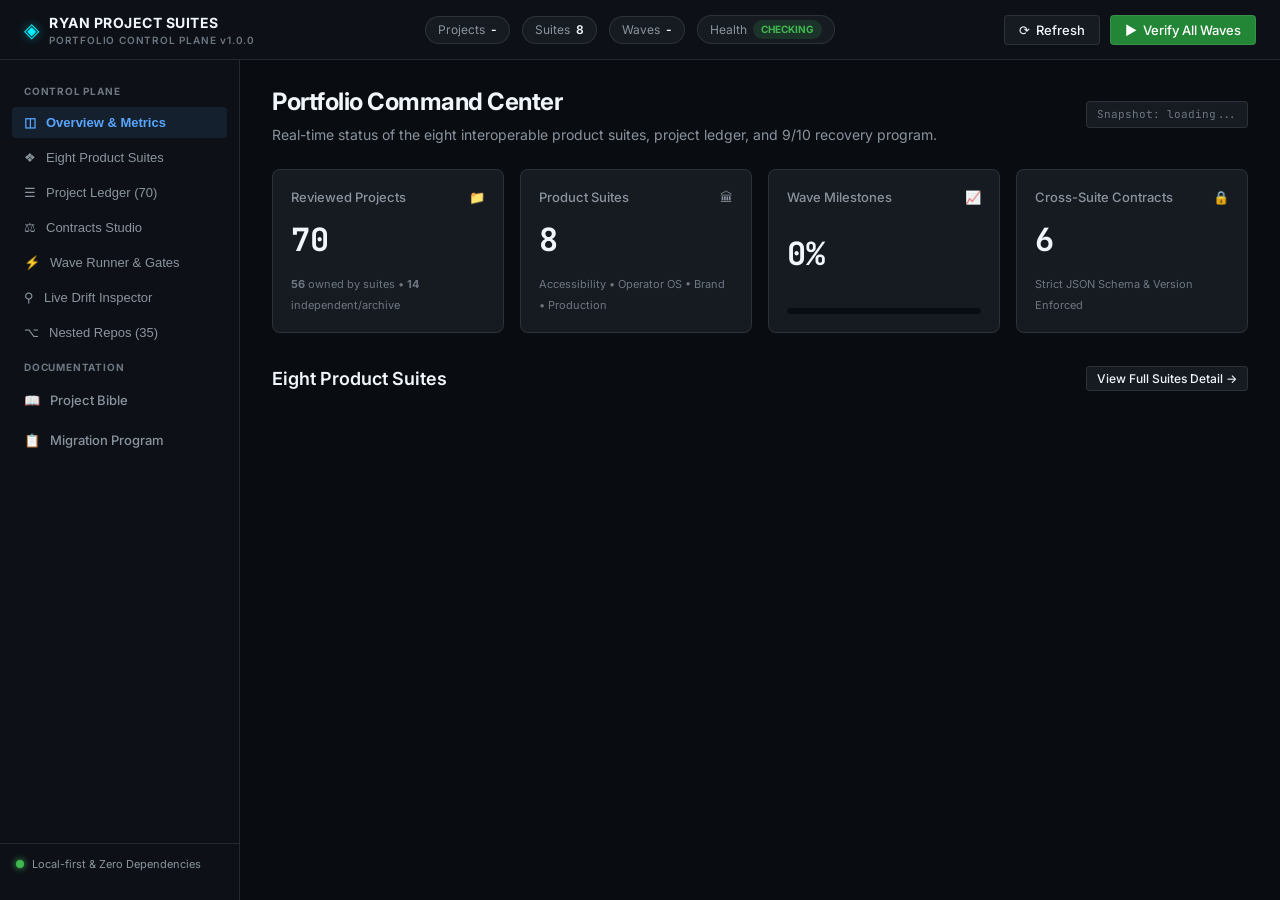
==== src/portfolio_suites/web/index.html @ d87338f7 "Harden suite control-plane trust boundaries" ====
<!DOCTYPE html>
<html lang="en">
<head>
  <meta charset="UTF-8">
  <meta name="viewport" content="width=device-width, initial-scale=1.0">
  <title>Ryan Project Suites — Portfolio Control Plane</title>
  <meta name="description" content="Local-first, evidence-bound portfolio control plane for Ryan's 8 interoperable product suites.">
  <link rel="preconnect" href="https://fonts.googleapis.com">
  <link rel="preconnect" href="https://fonts.gstatic.com" crossorigin>
  <link href="https://fonts.googleapis.com/css2?family=Inter:wght@300;400;500;600;700;800&family=JetBrains+Mono:wght@400;500;600&display=swap" rel="stylesheet">
  <link rel="stylesheet" href="styles.css">
</head>
<body class="dark-theme">
  <!-- Top Navigation & Status Bar -->
  <header class="app-header">
    <div class="header-left">
      <div class="logo-badge">
        <span class="logo-icon">◈</span>
        <div class="logo-text">
          <span class="brand-title">RYAN PROJECT SUITES</span>
          <span class="brand-subtitle">PORTFOLIO CONTROL PLANE v1.0.0</span>
        </div>
      </div>
    </div>

    <!-- Quick Stats in Header -->
    <div class="header-metrics" id="header-metrics">
      <div class="metric-pill">
        <span class="pill-label">Projects</span>
        <span class="pill-val" id="stat-projects">-</span>
      </div>
      <div class="metric-pill">
        <span class="pill-label">Suites</span>
        <span class="pill-val" id="stat-suites">8</span>
      </div>
      <div class="metric-pill">
        <span class="pill-label">Waves</span>
        <span class="pill-val" id="stat-waves">-</span>
      </div>
      <div class="metric-pill">
        <span class="pill-label">Health</span>
        <span class="pill-badge badge-green" id="stat-health">CHECKING</span>
      </div>
    </div>

    <div class="header-actions">
      <button class="btn btn-secondary" id="btn-refresh" title="Refresh portfolio state">
        <span class="btn-icon">⟳</span> Refresh
      </button>
      <button class="btn btn-primary" id="btn-run-all-waves" title="Run all wave verification gates">
        <span class="btn-icon">▶</span> Verify All Waves
      </button>
    </div>
  </header>

  <!-- Main Workspace Layout -->
  <div class="app-layout">
    <!-- Sidebar Navigation -->
    <aside class="app-sidebar">
      <nav class="sidebar-nav">
        <div class="nav-section-title">CONTROL PLANE</div>
        <button class="nav-item active" data-tab="overview">
          <span class="nav-icon">◫</span> Overview & Metrics
        </button>
        <button class="nav-item" data-tab="suites">
          <span class="nav-icon">❖</span> Eight Product Suites
        </button>
        <button class="nav-item" data-tab="projects">
          <span class="nav-icon">☰</span> Project Ledger (70)
        </button>
        <button class="nav-item" data-tab="contracts">
          <span class="nav-icon">⚖</span> Contracts Studio
        </button>
        <button class="nav-item" data-tab="waves">
          <span class="nav-icon">⚡</span> Wave Runner & Gates
        </button>
        <button class="nav-item" data-tab="drift">
          <span class="nav-icon">⚲</span> Live Drift Inspector
        </button>
        <button class="nav-item" data-tab="nested">
          <span class="nav-icon">⌥</span> Nested Repos (35)
        </button>

        <div class="nav-section-title">DOCUMENTATION</div>
        <a href="#doc-bible" class="nav-link-item" id="link-bible">
          <span class="nav-icon">📖</span> Project Bible
        </a>
        <a href="#doc-migration" class="nav-link-item" id="link-migration">
          <span class="nav-icon">📋</span> Migration Program
        </a>
      </nav>

      <div class="sidebar-footer">
        <div class="local-badge">
          <span class="dot live-dot"></span> Local-first & Zero Dependencies
        </div>
      </div>
    </aside>

    <!-- Main Content Area -->
    <main class="app-main">
      <!-- TAB 1: OVERVIEW & COMMAND CENTER -->
      <section id="tab-overview" class="tab-pane active">
        <div class="pane-header">
          <div>
            <h1 class="pane-title">Portfolio Command Center</h1>
            <p class="pane-desc">Real-time status of the eight interoperable product suites, project ledger, and 9/10 recovery program.</p>
          </div>
          <div class="snapshot-tag" id="snapshot-timestamp">Snapshot: loading...</div>
        </div>

        <!-- Metric Cards Grid -->
        <div class="stats-grid">
          <div class="stat-card">
            <div class="stat-header">
              <span class="stat-title">Reviewed Projects</span>
              <span class="stat-icon">📁</span>
            </div>
            <div class="stat-number" id="card-total-projects">70</div>
            <div class="stat-footer">
              <span class="subtext"><strong id="card-suite-projects">56</strong> owned by suites &bull; <strong id="card-ind-projects">14</strong> independent/archive</span>
            </div>
          </div>

          <div class="stat-card">
            <div class="stat-header">
              <span class="stat-title">Product Suites</span>
              <span class="stat-icon">🏛</span>
            </div>
            <div class="stat-number">8</div>
            <div class="stat-footer">
              <span class="subtext">Accessibility &bull; Operator OS &bull; Brand &bull; Production</span>
            </div>
          </div>

          <div class="stat-card">
            <div class="stat-header">
              <span class="stat-title">Wave Milestones</span>
              <span class="stat-icon">📈</span>
            </div>
            <div class="stat-number" id="card-progress-pct">0%</div>
            <div class="progress-bar-container">
              <div class="progress-bar-fill" id="card-progress-bar" style="width: 0%;"></div>
            </div>
          </div>

          <div class="stat-card">
            <div class="stat-header">
              <span class="stat-title">Cross-Suite Contracts</span>
              <span class="stat-icon">🔒</span>
            </div>
            <div class="stat-number">6</div>
            <div class="stat-footer">
              <span class="subtext">Strict JSON Schema & Version Enforced</span>
            </div>
          </div>
        </div>

        <!-- Suites Grid in Overview -->
        <div class="section-block">
          <div class="section-header-row">
            <h2 class="section-heading">Eight Product Suites</h2>
            <button class="btn btn-sm btn-secondary" data-app-action="switch-tab" data-tab="suites">View Full Suites Detail →</button>
          </div>
          <div class="suites-overview-grid" id="suites-overview-grid">
            <!-- Rendered dynamically -->
          </div>
        </div>
      </section>

      <!-- TAB 2: SUITES EXPLORER -->
      <section id="tab-suites" class="tab-pane">
        <div class="pane-header">
          <div>
            <h1 class="pane-title">Eight Product Suites</h1>
            <p class="pane-desc">Explore promises, member repositories, anchors, shared contracts, and migration waves.</p>
          </div>
        </div>

        <div class="suite-detail-container" id="suite-detail-cards">
          <!-- Rendered dynamically -->
        </div>
      </section>

      <!-- TAB 3: PROJECT LEDGER -->
      <section id="tab-projects" class="tab-pane">
        <div class="pane-header">
          <div>
            <h1 class="pane-title">Project Ledger (70 Repositories)</h1>
            <p class="pane-desc">Comprehensive inventory of all top-level checkouts with suite ownership and dispositions.</p>
          </div>
        </div>

        <!-- Filter & Search Toolbar -->
        <div class="toolbar">
          <div class="search-box">
            <span class="search-icon">🔍</span>
            <input type="text" id="project-search-input" placeholder="Search project name, suite, disposition...">
          </div>
          <div class="filter-group">
            <select id="project-suite-filter" class="select-input">
              <option value="all">All Suites</option>
              <option value="accessibility">Accessibility</option>
              <option value="operator-os">Operator OS</option>
              <option value="brand-publishing">Brand & Publishing</option>
              <option value="production-house">Production House</option>
              <option value="model-behavior-lab">Model Behavior Lab</option>
              <option value="discovery-decision">Discovery & Decision</option>
              <option value="agent-reliability">Agent Reliability</option>
              <option value="game-design">Game Design</option>
              <option value="none">Independent / Archive</option>
            </select>

            <select id="project-disposition-filter" class="select-input">
              <option value="all">All Dispositions</option>
              <option value="anchor">Anchor</option>
              <option value="donor">Donor / Duplicate</option>
              <option value="adapter">Adapter</option>
              <option value="independent">Independent</option>
              <option value="archive">Archive</option>
            </select>
          </div>
        </div>

        <!-- Projects Table -->
        <div class="table-container">
          <table class="data-table" id="projects-table">
            <thead>
              <tr>
                <th>Project Name</th>
                <th>Primary Suite</th>
                <th>Disposition</th>
                <th>Migration Wave</th>
                <th>Git Snapshot</th>
                <th>Working Tree</th>
              </tr>
            </thead>
            <tbody id="projects-tbody">
              <!-- Rendered dynamically -->
            </tbody>
          </table>
        </div>
      </section>

      <!-- TAB 4: CONTRACTS STUDIO -->
      <section id="tab-contracts" class="tab-pane">
        <div class="pane-header">
          <div>
            <h1 class="pane-title">Cross-Suite Contracts Studio</h1>
            <p class="pane-desc">Validate, inspect, and generate contract payloads across the 6 core portfolio contracts.</p>
          </div>
        </div>

        <div class="split-pane">
          <!-- Left: Contract Selector & Specs -->
          <div class="pane-col col-left">
            <div class="card">
              <h3 class="card-title">Select Contract</h3>
              <div class="contract-buttons" id="contract-btn-group">
                <button class="btn btn-tab active" data-contract="A11yFinding">A11yFinding</button>
                <button class="btn btn-tab" data-contract="SourceRecord">SourceRecord</button>
                <button class="btn btn-tab" data-contract="BrandPackage">BrandPackage</button>
                <button class="btn btn-tab" data-contract="ProductionJob">ProductionJob</button>
                <button class="btn btn-tab" data-contract="ExperimentRun">ExperimentRun</button>
                <button class="btn btn-tab" data-contract="InvestigationRecord">InvestigationRecord</button>
              </div>

              <div class="contract-spec-box" id="contract-spec-display">
                <!-- Spec details -->
              </div>

              <div class="action-row">
                <button class="btn btn-secondary btn-block" id="btn-load-sample">Load Valid Sample Payload</button>
              </div>
            </div>
          </div>

          <!-- Right: Interactive JSON Editor & Live Validator -->
          <div class="pane-col col-right">
            <div class="card">
              <div class="card-header-row">
                <h3 class="card-title">Contract JSON Payload</h3>
                <button class="btn btn-sm btn-primary" id="btn-validate-contract">Validate Payload</button>
              </div>

              <div class="editor-container">
                <textarea id="contract-json-editor" class="code-editor" spellcheck="false"></textarea>
              </div>

              <div class="validation-result-box" id="contract-validation-result">
                <div class="result-placeholder">Click "Validate Payload" or "Load Sample" to inspect.</div>
              </div>
            </div>
          </div>
        </div>
      </section>

      <!-- TAB 5: WAVES RUNNER & GATES -->
      <section id="tab-waves" class="tab-pane">
        <div class="pane-header">
          <div>
            <h1 class="pane-title">Wave Runner & Migration Gates</h1>
            <p class="pane-desc">Execute deterministic verification gates and generate structured evidence records across all 24 waves.</p>
          </div>
          <div>
            <button class="btn btn-primary" id="btn-run-all-waves-tab">Run & Record All Waves</button>
          </div>
        </div>

        <div class="waves-grid" id="waves-container">
          <!-- Rendered dynamically -->
        </div>
      </section>

      <!-- TAB 6: LIVE DRIFT INSPECTOR -->
      <section id="tab-drift" class="tab-pane">
        <div class="pane-header">
          <div>
            <h1 class="pane-title">Live Drift Inspector</h1>
            <p class="pane-desc">Compares live local repository Git states (HEAD, branch, dirty files) against recorded project ledger snapshots.</p>
          </div>
          <button class="btn btn-secondary" id="btn-rescan-drift">Re-scan Repositories</button>
        </div>

        <div class="drift-summary-bar" id="drift-summary-bar">
          <!-- Summary count -->
        </div>

        <div class="table-container">
          <table class="data-table" id="drift-table">
            <thead>
              <tr>
                <th>Project</th>
                <th>Suite</th>
                <th>Snapshot State</th>
                <th>Live Git State</th>
                <th>Working Tree Changes</th>
                <th>Drift Status</th>
              </tr>
            </thead>
            <tbody id="drift-tbody">
              <!-- Rendered dynamically -->
            </tbody>
          </table>
        </div>
      </section>

      <!-- TAB 7: NESTED REPOSITORIES -->
      <section id="tab-nested" class="tab-pane">
        <div class="pane-header">
          <div>
            <h1 class="pane-title">Nested Repositories Ledger (35 Markers)</h1>
            <p class="pane-desc">Classification of submodules, embedded checkouts, and auxiliary Git repositories.</p>
          </div>
        </div>

        <div class="table-container">
          <table class="data-table" id="nested-table">
            <thead>
              <tr>
                <th>Path</th>
                <th>Parent Project</th>
                <th>Classification</th>
                <th>Origin / Upstream</th>
              </tr>
            </thead>
            <tbody id="nested-tbody">
              <!-- Rendered dynamically -->
            </tbody>
          </table>
        </div>
      </section>
    </main>
  </div>

  <!-- Evidence Modal -->
  <div class="modal-backdrop" id="evidence-modal" style="display: none;">
    <div class="modal-dialog">
      <div class="modal-header">
        <h3 class="modal-title" id="evidence-modal-title">Evidence Viewer</h3>
        <button class="modal-close" id="btn-close-modal">&times;</button>
      </div>
      <div class="modal-body">
        <pre class="evidence-content" id="evidence-modal-content"></pre>
      </div>
    </div>
  </div>

  <script src="app.js"></script>
</body>
</html>
---- src/portfolio_suites/web/styles.css ----
/* ==========================================================================
   RYAN PROJECT SUITES — MODERN CONTROL PLANE STYLES
   ========================================================================== */

:root {
  --bg-base: #090c10;
  --bg-subtle: #0d1117;
  --bg-card: #161b22;
  --bg-card-hover: #1c2128;
  --border-color: rgba(240, 246, 252, 0.1);
  --border-focus: #58a6ff;
  
  --text-main: #f0f6fc;
  --text-muted: #8b949e;
  --text-dim: #6e7681;

  --accent-cyan: #00f0ff;
  --accent-blue: #58a6ff;
  --accent-purple: #bc8cff;
  --accent-green: #3fb950;
  --accent-yellow: #d29922;
  --accent-red: #f85149;

  --badge-green-bg: rgba(63, 185, 80, 0.15);
  --badge-green-text: #3fb950;
  --badge-blue-bg: rgba(88, 166, 255, 0.15);
  --badge-blue-text: #58a6ff;
  --badge-yellow-bg: rgba(210, 153, 34, 0.15);
  --badge-yellow-text: #d29922;
  --badge-purple-bg: rgba(188, 140, 255, 0.15);
  --badge-purple-text: #bc8cff;

  --font-sans: 'Inter', -apple-system, BlinkMacSystemFont, 'Segoe UI', Roboto, sans-serif;
  --font-mono: 'JetBrains Mono', monospace;

  --radius-sm: 4px;
  --radius-md: 8px;
  --radius-lg: 12px;
  --radius-pill: 9999px;

  --shadow-sm: 0 1px 3px rgba(0,0,0,0.3);
  --shadow-md: 0 4px 12px rgba(0,0,0,0.4);
  --shadow-lg: 0 8px 24px rgba(0,0,0,0.6);
}

* {
  box-sizing: border-box;
  margin: 0;
  padding: 0;
}

body {
  font-family: var(--font-sans);
  background-color: var(--bg-base);
  color: var(--text-main);
  line-height: 1.5;
  font-size: 14px;
  -webkit-font-smoothing: antialiased;
  min-height: 100vh;
  display: flex;
  flex-direction: column;
}

/* Header */
.app-header {
  height: 60px;
  background-color: var(--bg-subtle);
  border-bottom: 1px solid var(--border-color);
  display: flex;
  align-items: center;
  justify-content: space-between;
  padding: 0 24px;
  position: sticky;
  top: 0;
  z-index: 100;
}

.header-left {
  display: flex;
  align-items: center;
  gap: 16px;
}

.logo-badge {
  display: flex;
  align-items: center;
  gap: 10px;
}

.logo-icon {
  font-size: 20px;
  color: var(--accent-cyan);
  text-shadow: 0 0 10px rgba(0, 240, 255, 0.5);
}

.logo-text {
  display: flex;
  flex-direction: column;
}

.brand-title {
  font-size: 14px;
  font-weight: 700;
  letter-spacing: 0.5px;
  color: var(--text-main);
}

.brand-subtitle {
  font-size: 10px;
  font-weight: 600;
  letter-spacing: 0.8px;
  color: var(--text-dim);
}

.header-metrics {
  display: flex;
  align-items: center;
  gap: 12px;
}

.metric-pill {
  display: flex;
  align-items: center;
  gap: 6px;
  background: var(--bg-card);
  border: 1px solid var(--border-color);
  border-radius: var(--radius-pill);
  padding: 4px 12px;
  font-size: 12px;
}

.pill-label {
  color: var(--text-muted);
}

.pill-val {
  font-weight: 600;
  color: var(--text-main);
}

.pill-badge {
  font-size: 10px;
  font-weight: 700;
  padding: 2px 8px;
  border-radius: var(--radius-pill);
  text-transform: uppercase;
}

.badge-green { background: var(--badge-green-bg); color: var(--badge-green-text); }
.badge-blue { background: var(--badge-blue-bg); color: var(--badge-blue-text); }
.badge-yellow { background: var(--badge-yellow-bg); color: var(--badge-yellow-text); }
.badge-purple { background: var(--badge-purple-bg); color: var(--badge-purple-text); }

.header-actions {
  display: flex;
  align-items: center;
  gap: 10px;
}

/* Buttons */
.btn {
  display: inline-flex;
  align-items: center;
  justify-content: center;
  gap: 6px;
  padding: 6px 14px;
  font-size: 13px;
  font-weight: 500;
  border-radius: var(--radius-sm);
  border: 1px solid transparent;
  cursor: pointer;
  transition: all 0.15s ease;
  font-family: inherit;
}

.btn-primary {
  background-color: #238636;
  color: #fff;
  border-color: rgba(240,246,252,0.1);
}
.btn-primary:hover { background-color: #2ea043; }

.btn-secondary {
  background-color: var(--bg-card);
  color: var(--text-main);
  border-color: var(--border-color);
}
.btn-secondary:hover { background-color: var(--bg-card-hover); border-color: var(--text-muted); }

.btn-sm {
  padding: 4px 10px;
  font-size: 12px;
}

.btn-block {
  width: 100%;
}

/* App Layout */
.app-layout {
  display: flex;
  flex: 1;
  min-height: calc(100vh - 60px);
}

.app-sidebar {
  width: 240px;
  background-color: var(--bg-subtle);
  border-right: 1px solid var(--border-color);
  display: flex;
  flex-direction: column;
  justify-content: space-between;
  padding: 16px 0;
  position: sticky;
  top: 60px;
  height: calc(100vh - 60px);
}

.sidebar-nav {
  display: flex;
  flex-direction: column;
  gap: 4px;
  padding: 0 12px;
}

.nav-section-title {
  font-size: 10px;
  font-weight: 700;
  letter-spacing: 0.8px;
  color: var(--text-dim);
  padding: 8px 12px 4px;
}

.nav-item, .nav-link-item {
  display: flex;
  align-items: center;
  gap: 10px;
  padding: 8px 12px;
  font-size: 13px;
  font-weight: 500;
  color: var(--text-muted);
  border-radius: var(--radius-sm);
  background: transparent;
  border: none;
  cursor: pointer;
  text-decoration: none;
  text-align: left;
  width: 100%;
  transition: all 0.15s ease;
}

.nav-item:hover, .nav-link-item:hover {
  background: rgba(255,255,255,0.05);
  color: var(--text-main);
}

.nav-item.active {
  background: rgba(88, 166, 255, 0.1);
  color: var(--accent-blue);
  font-weight: 600;
}

.sidebar-footer {
  padding: 12px 16px;
  border-top: 1px solid var(--border-color);
}

.local-badge {
  display: flex;
  align-items: center;
  gap: 8px;
  font-size: 11px;
  color: var(--text-muted);
}

.live-dot {
  width: 8px;
  height: 8px;
  border-radius: 50%;
  background: var(--accent-green);
  box-shadow: 0 0 6px var(--accent-green);
}

/* App Main */
.app-main {
  flex: 1;
  padding: 24px 32px;
  overflow-y: auto;
  max-width: 1400px;
}

.tab-pane {
  display: none;
}
.tab-pane.active {
  display: block;
}

.pane-header {
  display: flex;
  align-items: center;
  justify-content: space-between;
  margin-bottom: 24px;
}

.pane-title {
  font-size: 24px;
  font-weight: 700;
  letter-spacing: -0.5px;
}

.pane-desc {
  font-size: 14px;
  color: var(--text-muted);
  margin-top: 4px;
}

.snapshot-tag {
  font-family: var(--font-mono);
  font-size: 11px;
  color: var(--text-dim);
  background: var(--bg-card);
  padding: 4px 10px;
  border-radius: var(--radius-sm);
  border: 1px solid var(--border-color);
}

/* Stats Grid */
.stats-grid {
  display: grid;
  grid-template-columns: repeat(auto-fit, minmax(220px, 1fr));
  gap: 16px;
  margin-bottom: 32px;
}

.stat-card {
  background: var(--bg-card);
  border: 1px solid var(--border-color);
  border-radius: var(--radius-md);
  padding: 18px;
  display: flex;
  flex-direction: column;
  justify-content: space-between;
}

.stat-header {
  display: flex;
  align-items: center;
  justify-content: space-between;
  font-size: 13px;
  color: var(--text-muted);
  font-weight: 500;
}

.stat-number {
  font-size: 32px;
  font-weight: 700;
  color: var(--text-main);
  margin: 8px 0;
  font-family: var(--font-mono);
}

.progress-bar-container {
  height: 6px;
  background: var(--bg-base);
  border-radius: var(--radius-pill);
  overflow: hidden;
  margin-top: 8px;
}

.progress-bar-fill {
  height: 100%;
  background: linear-gradient(90deg, var(--accent-cyan), var(--accent-blue));
  transition: width 0.4s ease;
}

.subtext {
  font-size: 11px;
  color: var(--text-dim);
}

/* Suites Overview Grid */
.section-block {
  margin-bottom: 32px;
}

.section-header-row {
  display: flex;
  align-items: center;
  justify-content: space-between;
  margin-bottom: 16px;
}

.section-heading {
  font-size: 18px;
  font-weight: 600;
}

.suites-overview-grid {
  display: grid;
  grid-template-columns: repeat(auto-fill, minmax(320px, 1fr));
  gap: 16px;
}

.suite-card {
  background: var(--bg-card);
  border: 1px solid var(--border-color);
  border-radius: var(--radius-md);
  padding: 16px;
  transition: transform 0.15s ease, border-color 0.15s ease;
  display: flex;
  flex-direction: column;
  justify-content: space-between;
}

.suite-card:hover {
  border-color: rgba(88, 166, 255, 0.4);
  transform: translateY(-2px);
}

.suite-card-top {
  margin-bottom: 12px;
}

.suite-card-header {
  display: flex;
  align-items: flex-start;
  justify-content: space-between;
  margin-bottom: 6px;
}

.suite-name {
  font-size: 15px;
  font-weight: 600;
  color: var(--text-main);
}

.suite-promise {
  font-size: 12px;
  color: var(--text-muted);
  margin-bottom: 12px;
  line-height: 1.4;
}

.suite-tags {
  display: flex;
  flex-wrap: wrap;
  gap: 6px;
  margin-bottom: 12px;
}

.suite-tag {
  font-size: 10px;
  font-family: var(--font-mono);
  background: rgba(255,255,255,0.05);
  border: 1px solid var(--border-color);
  padding: 2px 6px;
  border-radius: var(--radius-sm);
  color: var(--text-muted);
}

.suite-card-bottom {
  border-top: 1px solid var(--border-color);
  padding-top: 10px;
  display: flex;
  align-items: center;
  justify-content: space-between;
  font-size: 12px;
}

/* Toolbar */
.toolbar {
  display: flex;
  align-items: center;
  justify-content: space-between;
  gap: 16px;
  margin-bottom: 16px;
  flex-wrap: wrap;
}

.search-box {
  display: flex;
  align-items: center;
  gap: 8px;
  background: var(--bg-card);
  border: 1px solid var(--border-color);
  border-radius: var(--radius-sm);
  padding: 6px 12px;
  flex: 1;
  min-width: 260px;
}

.search-box input {
  background: transparent;
  border: none;
  color: var(--text-main);
  font-family: inherit;
  font-size: 13px;
  width: 100%;
  outline: none;
}

.filter-group {
  display: flex;
  gap: 8px;
}

.select-input {
  background: var(--bg-card);
  border: 1px solid var(--border-color);
  color: var(--text-main);
  padding: 6px 12px;
  font-size: 13px;
  border-radius: var(--radius-sm);
  outline: none;
}

/* Table */
.table-container {
  background: var(--bg-card);
  border: 1px solid var(--border-color);
  border-radius: var(--radius-md);
  overflow-x: auto;
}

.data-table {
  width: 100%;
  border-collapse: collapse;
  text-align: left;
  font-size: 13px;
}

.data-table th {
  background: rgba(255,255,255,0.02);
  border-bottom: 1px solid var(--border-color);
  padding: 10px 16px;
  color: var(--text-muted);
  font-weight: 600;
  font-size: 12px;
  text-transform: uppercase;
  letter-spacing: 0.5px;
}

.data-table td {
  padding: 10px 16px;
  border-bottom: 1px solid var(--border-color);
  color: var(--text-main);
}

.data-table tr:last-child td {
  border-bottom: none;
}

.data-table tr:hover {
  background: rgba(255,255,255,0.02);
}

.mono-cell {
  font-family: var(--font-mono);
  font-size: 12px;
}

/* Split Pane */
.split-pane {
  display: grid;
  grid-template-columns: 340px 1fr;
  gap: 20px;
}

.card {
  background: var(--bg-card);
  border: 1px solid var(--border-color);
  border-radius: var(--radius-md);
  padding: 18px;
}

.card-title {
  font-size: 15px;
  font-weight: 600;
  margin-bottom: 14px;
}

.card-header-row {
  display: flex;
  align-items: center;
  justify-content: space-between;
  margin-bottom: 12px;
}

.contract-buttons {
  display: flex;
  flex-direction: column;
  gap: 6px;
  margin-bottom: 16px;
}

.btn-tab {
  background: var(--bg-subtle);
  border: 1px solid var(--border-color);
  color: var(--text-muted);
  padding: 8px 12px;
  text-align: left;
  border-radius: var(--radius-sm);
  font-size: 13px;
  font-weight: 500;
  cursor: pointer;
  font-family: var(--font-mono);
}

.btn-tab.active {
  background: rgba(88, 166, 255, 0.15);
  color: var(--accent-blue);
  border-color: var(--accent-blue);
}

.contract-spec-box {
  background: var(--bg-base);
  border: 1px solid var(--border-color);
  border-radius: var(--radius-sm);
  padding: 12px;
  font-size: 12px;
  margin-bottom: 16px;
  max-height: 240px;
  overflow-y: auto;
}

.editor-container {
  margin-bottom: 16px;
}

.code-editor {
  width: 100%;
  height: 380px;
  background: var(--bg-base);
  border: 1px solid var(--border-color);
  border-radius: var(--radius-sm);
  color: var(--text-main);
  font-family: var(--font-mono);
  font-size: 13px;
  padding: 12px;
  outline: none;
  resize: vertical;
  line-height: 1.5;
}

.code-editor:focus {
  border-color: var(--border-focus);
}

.validation-result-box {
  background: var(--bg-base);
  border: 1px solid var(--border-color);
  border-radius: var(--radius-sm);
  padding: 12px;
  font-family: var(--font-mono);
  font-size: 12px;
  min-height: 48px;
}

.result-placeholder {
  color: var(--text-dim);
}

.result-success {
  color: var(--accent-green);
}

.result-error {
  color: var(--accent-red);
}

/* Waves Grid */
.waves-grid {
  display: grid;
  grid-template-columns: repeat(auto-fill, minmax(360px, 1fr));
  gap: 16px;
}

.wave-card {
  background: var(--bg-card);
  border: 1px solid var(--border-color);
  border-radius: var(--radius-md);
  padding: 16px;
  display: flex;
  flex-direction: column;
  justify-content: space-between;
}

.wave-card-header {
  display: flex;
  align-items: center;
  justify-content: space-between;
  margin-bottom: 8px;
}

.wave-id-badge {
  font-family: var(--font-mono);
  font-size: 12px;
  font-weight: 700;
  color: var(--accent-cyan);
}

.wave-objective {
  font-size: 13px;
  font-weight: 600;
  margin-bottom: 8px;
}

.wave-acceptance {
  font-size: 12px;
  color: var(--text-muted);
  margin-bottom: 12px;
  line-height: 1.4;
}

.wave-actions {
  display: flex;
  align-items: center;
  justify-content: space-between;
  border-top: 1px solid var(--border-color);
  padding-top: 10px;
}

/* Modal */
.modal-backdrop {
  position: fixed;
  top: 0;
  left: 0;
  right: 0;
  bottom: 0;
  background: rgba(0,0,0,0.7);
  backdrop-filter: blur(4px);
  display: flex;
  align-items: center;
  justify-content: center;
  z-index: 1000;
}

.modal-dialog {
  background: var(--bg-card);
  border: 1px solid var(--border-color);
  border-radius: var(--radius-md);
  width: 90%;
  max-width: 800px;
  max-height: 80vh;
  display: flex;
  flex-direction: column;
  box-shadow: var(--shadow-lg);
}

.modal-header {
  padding: 16px 20px;
  border-bottom: 1px solid var(--border-color);
  display: flex;
  align-items: center;
  justify-content: space-between;
}

.modal-close {
  background: transparent;
  border: none;
  color: var(--text-muted);
  font-size: 20px;
  cursor: pointer;
}

.modal-body {
  padding: 20px;
  overflow-y: auto;
}

.evidence-content {
  font-family: var(--font-mono);
  font-size: 12px;
  color: var(--text-main);
  white-space: pre-wrap;
  word-break: break-word;
}
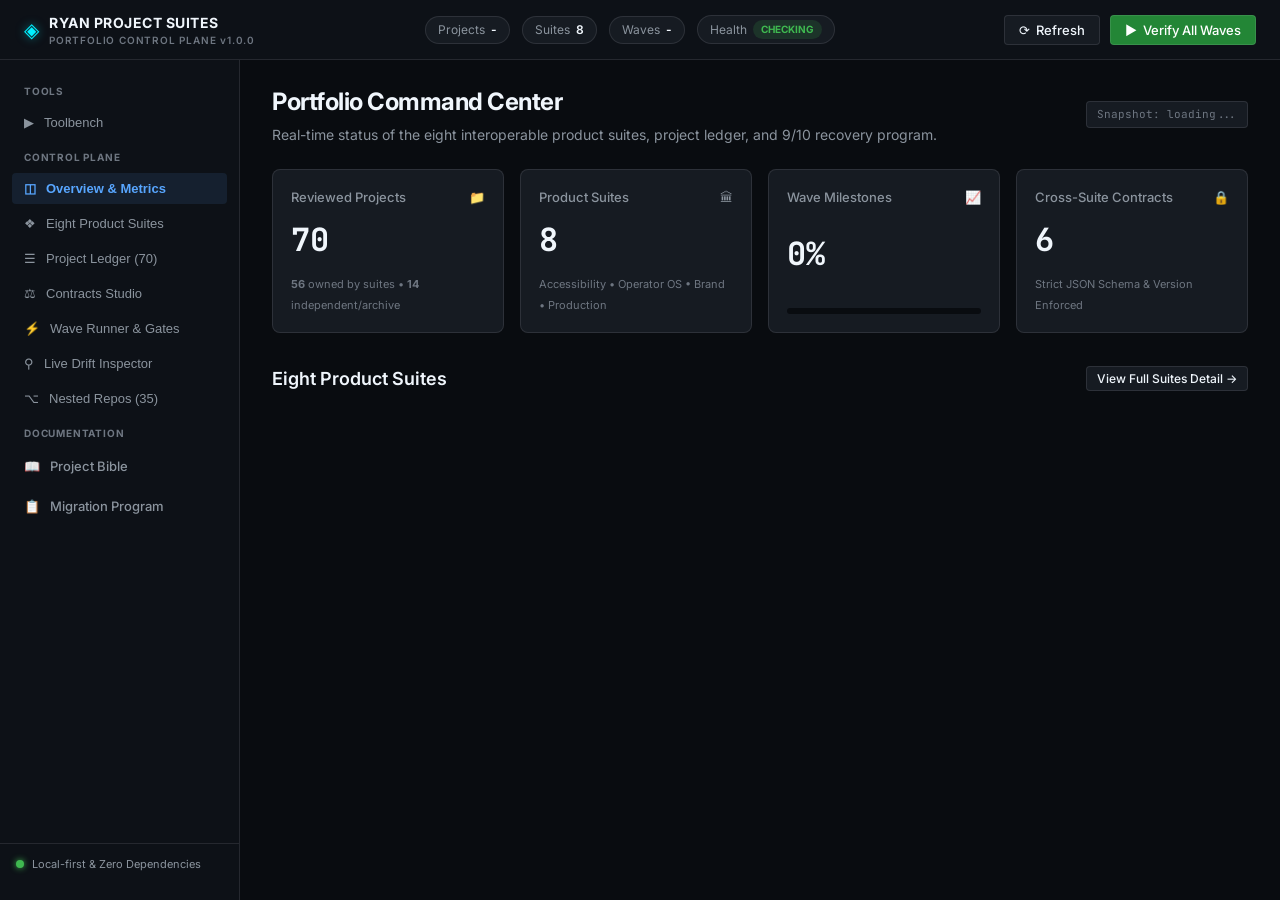
==== commit 763f5dbd: "feat: add engine action framework with execution chains and interactive web interface toolbench" ====
--- a/src/portfolio_suites/web/index.html
+++ b/src/portfolio_suites/web/index.html
@@ -58,6 +58,11 @@
     <!-- Sidebar Navigation -->
     <aside class="app-sidebar">
       <nav class="sidebar-nav">
+        <div class="nav-section-title">TOOLS</div>
+        <button class="nav-item" data-tab="toolbench">
+          <span class="nav-icon">▶</span> Toolbench
+        </button>
+
         <div class="nav-section-title">CONTROL PLANE</div>
         <button class="nav-item active" data-tab="overview">
           <span class="nav-icon">◫</span> Overview & Metrics
@@ -100,6 +105,62 @@
     <!-- Main Content Area -->
     <main class="app-main">
       <!-- TAB 1: OVERVIEW & COMMAND CENTER -->
+      <section id="tab-toolbench" class="tab-pane">
+        <div class="pane-header">
+          <div>
+            <h1 class="pane-title">Toolbench</h1>
+            <p class="pane-desc">Run any suite engine action and get typed contract output. Results collect in the tray below, so output from one suite can be handed to another.</p>
+          </div>
+        </div>
+
+        <div class="split-pane">
+          <div class="pane-col col-left">
+            <div class="card">
+              <h3 class="card-title">Select Tool</h3>
+              <div class="form-row">
+                <label class="form-label" for="tb-suite">Suite</label>
+                <select id="tb-suite" class="form-select"></select>
+              </div>
+              <div class="form-row">
+                <label class="form-label" for="tb-action">Action</label>
+                <select id="tb-action" class="form-select"></select>
+              </div>
+              <div class="contract-spec-box" id="tb-signature"></div>
+              <div class="action-row">
+                <button class="btn btn-secondary btn-block" id="tb-fill-defaults">Fill Default Arguments</button>
+              </div>
+            </div>
+
+            <div class="card">
+              <div class="card-header-row">
+                <h3 class="card-title">Result Tray</h3>
+                <button class="btn btn-sm btn-secondary" id="tb-clear-tray">Clear</button>
+              </div>
+              <div id="tb-tray" class="validation-result-box"></div>
+              <div class="action-row">
+                <button class="btn btn-secondary btn-block" id="tb-compare">Compare ExperimentRuns in Tray</button>
+              </div>
+            </div>
+          </div>
+
+          <div class="pane-col col-right">
+            <div class="card">
+              <div class="card-header-row">
+                <h3 class="card-title">Arguments <span class="pill-badge" id="tb-emits">-</span></h3>
+                <button class="btn btn-sm btn-primary" id="tb-run">Run Tool</button>
+              </div>
+              <div class="editor-container">
+                <textarea id="tb-args" class="code-editor" spellcheck="false">{}</textarea>
+              </div>
+              <div class="validation-result-box" id="tb-status"></div>
+              <div class="editor-container">
+                <pre id="tb-output" class="code-editor" style="white-space:pre-wrap;overflow:auto;"></pre>
+              </div>
+            </div>
+          </div>
+        </div>
+      </section>
+
       <section id="tab-overview" class="tab-pane active">
         <div class="pane-header">
           <div>
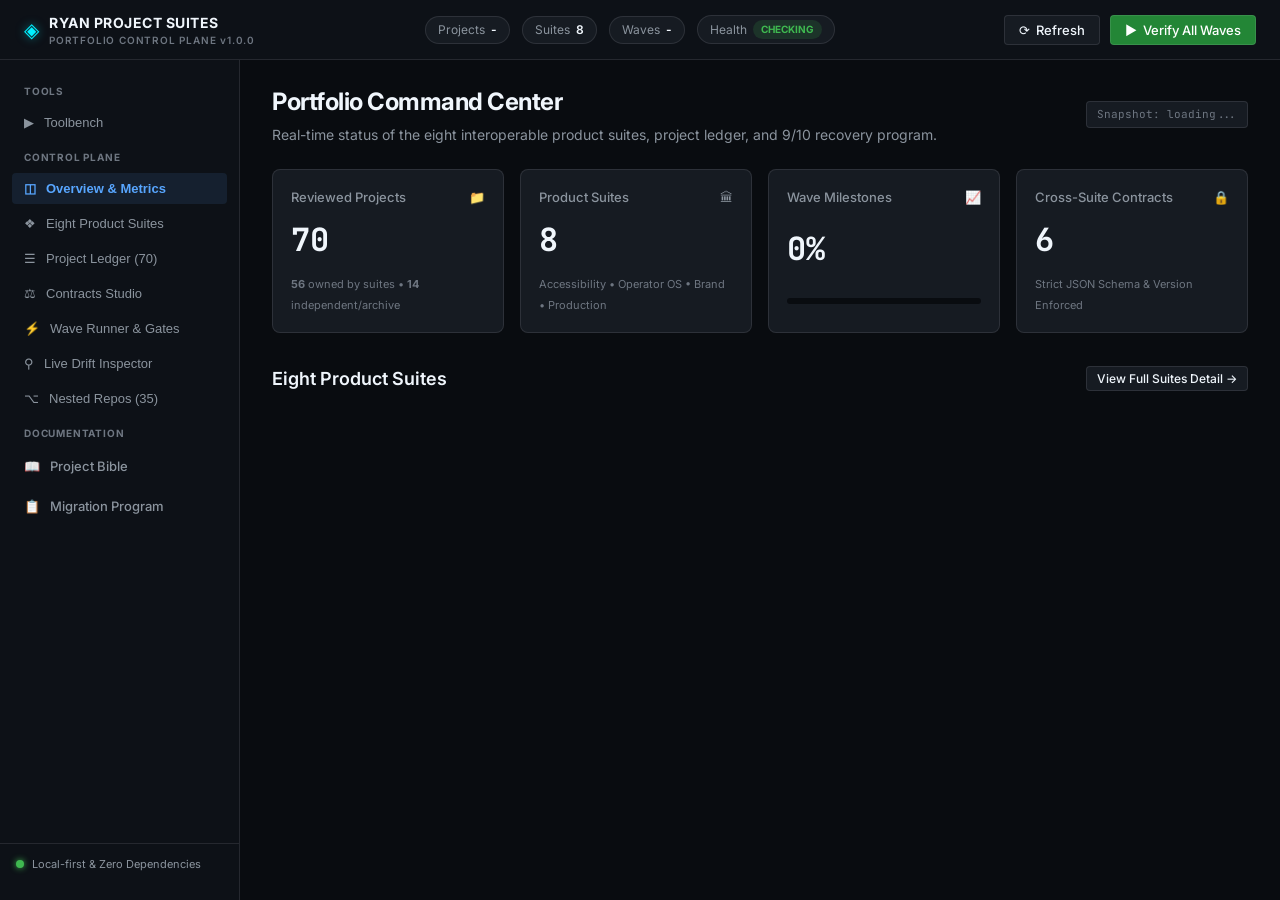
==== commit 7a9ab608: "feat(ui): display outstanding runtime debt in CLI status and web dashboard" ====
--- a/src/portfolio_suites/web/index.html
+++ b/src/portfolio_suites/web/index.html
@@ -139,7 +139,9 @@
               <div id="tb-tray" class="validation-result-box"></div>
               <div class="action-row">
                 <button class="btn btn-secondary btn-block" id="tb-compare">Compare ExperimentRuns in Tray</button>
-              </div>
+                <button class="btn btn-secondary btn-block" id="tb-copy-chain">Copy Chain JSON</button>
+              </div>
+              <p class="subtext">Click <strong>use</strong> on a tray row to reference that step&rsquo;s output as an argument. Running with a reference replays the whole chain server-side, so it stays reproducible.</p>
             </div>
           </div>
 
@@ -203,6 +205,7 @@
             <div class="progress-bar-container">
               <div class="progress-bar-fill" id="card-progress-bar" style="width: 0%;"></div>
             </div>
+            <div class="subtext" id="card-runtime-debt"></div>
           </div>
 
           <div class="stat-card">
--- a/src/portfolio_suites/web/styles.css
+++ b/src/portfolio_suites/web/styles.css
@@ -379,6 +379,9 @@
   color: var(--text-dim);
 }
 
+/* Outstanding runtime work sits under the progress tile: scheduling is not recovery. */
+.subtext-warn { color: var(--badge-yellow-text); }
+
 /* Suites Overview Grid */
 .section-block {
   margin-bottom: 32px;
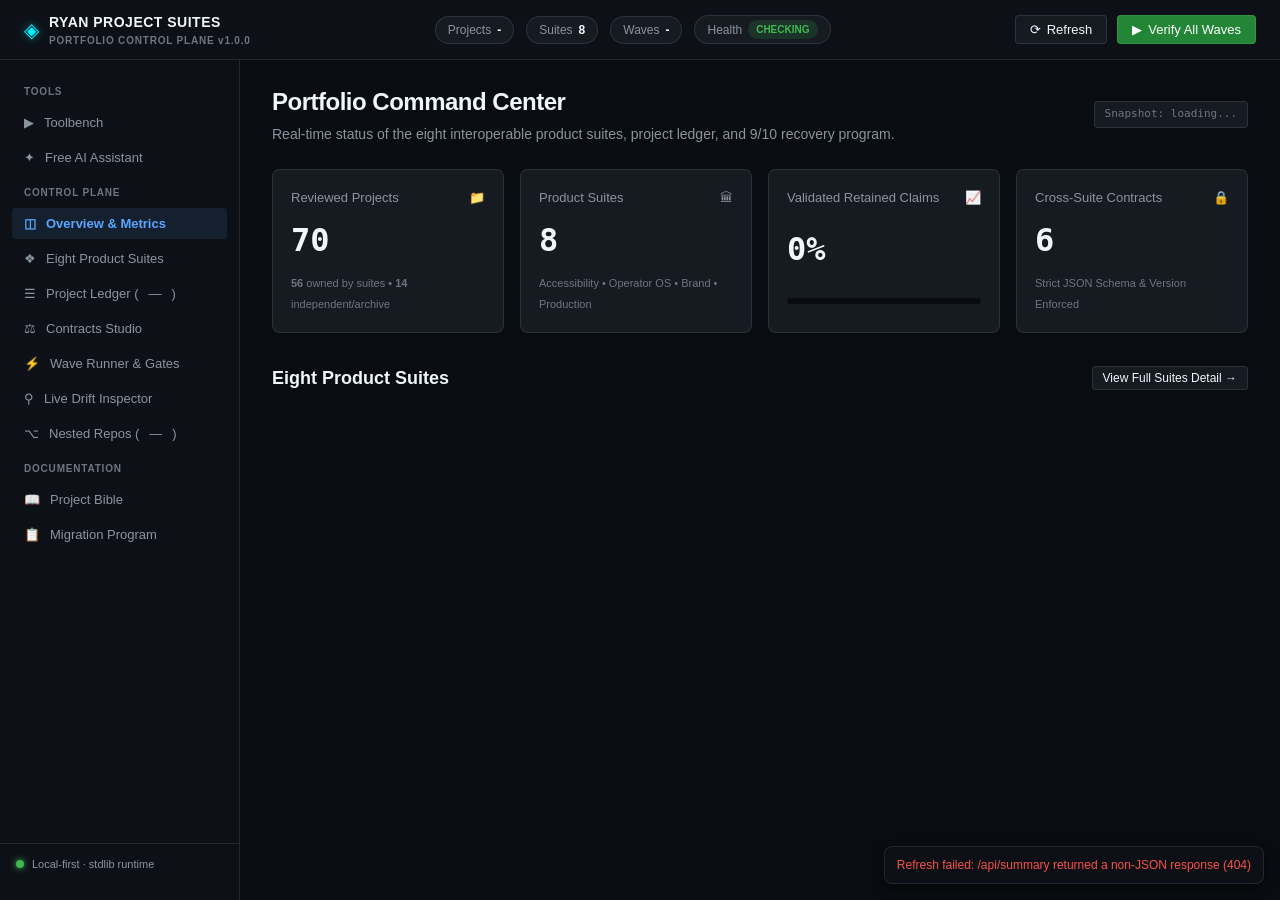
==== commit 1791e155: "feat(web,cli): implement launchpad web app, server endpoints, and package entrypoints" ====
--- a/src/portfolio_suites/web/index.html
+++ b/src/portfolio_suites/web/index.html
@@ -5,12 +5,13 @@
   <meta name="viewport" content="width=device-width, initial-scale=1.0">
   <title>Ryan Project Suites — Portfolio Control Plane</title>
   <meta name="description" content="Local-first, evidence-bound portfolio control plane for Ryan's 8 interoperable product suites.">
-  <link rel="preconnect" href="https://fonts.googleapis.com">
-  <link rel="preconnect" href="https://fonts.gstatic.com" crossorigin>
-  <link href="https://fonts.googleapis.com/css2?family=Inter:wght@300;400;500;600;700;800&family=JetBrains+Mono:wght@400;500;600&display=swap" rel="stylesheet">
   <link rel="stylesheet" href="styles.css">
 </head>
 <body class="dark-theme">
+  <a class="skip-link" href="#main-content">Skip to main content</a>
+  <div class="app-status-strip" id="app-status" role="status" aria-live="polite">
+    Loading the local portfolio state…
+  </div>
   <!-- Top Navigation & Status Bar -->
   <header class="app-header">
     <div class="header-left">
@@ -44,10 +45,10 @@
     </div>
 
     <div class="header-actions">
-      <button class="btn btn-secondary" id="btn-refresh" title="Refresh portfolio state">
+      <button type="button" class="btn btn-secondary" id="btn-refresh" title="Refresh portfolio state">
         <span class="btn-icon">⟳</span> Refresh
       </button>
-      <button class="btn btn-primary" id="btn-run-all-waves" title="Run all wave verification gates">
+      <button type="button" class="btn btn-primary" id="btn-run-all-waves" title="Run all wave verification gates without changing retained evidence">
         <span class="btn-icon">▶</span> Verify All Waves
       </button>
     </div>
@@ -62,6 +63,9 @@
         <button class="nav-item" data-tab="toolbench">
           <span class="nav-icon">▶</span> Toolbench
         </button>
+        <button class="nav-item" data-tab="ai">
+          <span class="nav-icon">✦</span> Free AI Assistant
+        </button>
 
         <div class="nav-section-title">CONTROL PLANE</div>
         <button class="nav-item active" data-tab="overview">
@@ -71,7 +75,7 @@
           <span class="nav-icon">❖</span> Eight Product Suites
         </button>
         <button class="nav-item" data-tab="projects">
-          <span class="nav-icon">☰</span> Project Ledger (70)
+          <span class="nav-icon">☰</span> Project Ledger (<span id="nav-project-count">—</span>)
         </button>
         <button class="nav-item" data-tab="contracts">
           <span class="nav-icon">⚖</span> Contracts Studio
@@ -83,27 +87,27 @@
           <span class="nav-icon">⚲</span> Live Drift Inspector
         </button>
         <button class="nav-item" data-tab="nested">
-          <span class="nav-icon">⌥</span> Nested Repos (35)
+          <span class="nav-icon">⌥</span> Nested Repos (<span id="nav-nested-count">—</span>)
         </button>
 
         <div class="nav-section-title">DOCUMENTATION</div>
-        <a href="#doc-bible" class="nav-link-item" id="link-bible">
+        <button type="button" class="nav-link-item" id="link-bible" data-app-action="view-doc" data-doc-id="project-bible">
           <span class="nav-icon">📖</span> Project Bible
-        </a>
-        <a href="#doc-migration" class="nav-link-item" id="link-migration">
+        </button>
+        <button type="button" class="nav-link-item" id="link-migration" data-app-action="view-doc" data-doc-id="migration-program">
           <span class="nav-icon">📋</span> Migration Program
-        </a>
+        </button>
       </nav>
 
       <div class="sidebar-footer">
         <div class="local-badge">
-          <span class="dot live-dot"></span> Local-first & Zero Dependencies
+          <span class="dot live-dot"></span> Local-first · stdlib runtime
         </div>
       </div>
     </aside>
 
     <!-- Main Content Area -->
-    <main class="app-main">
+    <main class="app-main" id="main-content" tabindex="-1">
       <!-- TAB 1: OVERVIEW & COMMAND CENTER -->
       <section id="tab-toolbench" class="tab-pane">
         <div class="pane-header">
@@ -136,12 +140,12 @@
                 <h3 class="card-title">Result Tray</h3>
                 <button class="btn btn-sm btn-secondary" id="tb-clear-tray">Clear</button>
               </div>
-              <div id="tb-tray" class="validation-result-box"></div>
+              <div id="tb-tray" class="validation-result-box" aria-live="polite"></div>
               <div class="action-row">
                 <button class="btn btn-secondary btn-block" id="tb-compare">Compare ExperimentRuns in Tray</button>
                 <button class="btn btn-secondary btn-block" id="tb-copy-chain">Copy Chain JSON</button>
               </div>
-              <p class="subtext">Click <strong>use</strong> on a tray row to reference that step&rsquo;s output as an argument. Running with a reference replays the whole chain server-side, so it stays reproducible.</p>
+              <p class="subtext">Click <strong>use</strong> on a tray row to reference that step&rsquo;s output as an argument. Running replays only the transitive dependency steps, remaps their references, and never retains one-time approval or API tokens in the tray.</p>
             </div>
           </div>
 
@@ -152,12 +156,90 @@
                 <button class="btn btn-sm btn-primary" id="tb-run">Run Tool</button>
               </div>
               <div class="editor-container">
+                <label class="sr-only" for="tb-args">Tool arguments as JSON</label>
                 <textarea id="tb-args" class="code-editor" spellcheck="false">{}</textarea>
               </div>
-              <div class="validation-result-box" id="tb-status"></div>
+              <div class="validation-result-box" id="tb-status" role="status" aria-live="polite"></div>
               <div class="editor-container">
                 <pre id="tb-output" class="code-editor" style="white-space:pre-wrap;overflow:auto;"></pre>
               </div>
+            </div>
+          </div>
+        </div>
+      </section>
+
+      <section id="tab-ai" class="tab-pane">
+        <div class="pane-header">
+          <div>
+            <h1 class="pane-title">Free OpenRouter Assistant</h1>
+            <p class="pane-desc">Provider-assisted drafting, analysis, and review for a named suite. Deterministic engines and retained receipts remain authoritative.</p>
+          </div>
+          <span class="pill-badge badge-yellow" id="ai-provider-status">CHECKING</span>
+        </div>
+
+        <div class="ai-boundary" id="ai-evidence-boundary">
+          Model output requires human review and never becomes migration, parity, accessibility-conformance, adoption, or publication evidence.
+        </div>
+
+        <div class="split-pane ai-workspace">
+          <div class="pane-col col-left">
+            <div class="card">
+              <h2 class="card-title">Assistance settings</h2>
+              <div class="form-row">
+                <label class="form-label" for="ai-suite">Suite context</label>
+                <select id="ai-suite" class="form-select">
+                  <option value="accessibility">Accessibility</option>
+                  <option value="operator-os" selected>Operator OS</option>
+                  <option value="brand-publishing">Brand &amp; Publishing</option>
+                  <option value="production-house">Production House</option>
+                  <option value="model-behavior-lab">Model Behavior Lab</option>
+                  <option value="discovery-decision">Discovery &amp; Decision</option>
+                  <option value="agent-reliability">Agent Reliability</option>
+                  <option value="game-design">Game Design</option>
+                </select>
+              </div>
+              <div class="form-row">
+                <label class="form-label" for="ai-role">Role</label>
+                <select id="ai-role" class="form-select">
+                  <option value="orchestrator" selected>Orchestrator</option>
+                  <option value="analyst">Analyst</option>
+                  <option value="reviewer">Reviewer</option>
+                  <option value="creative">Creative</option>
+                  <option value="accessibility">Accessibility</option>
+                </select>
+              </div>
+              <div class="ai-model-card">
+                <span class="subtext">Effective route</span>
+                <strong id="ai-model">openrouter/free</strong>
+                <span class="subtext" id="ai-policy">Free-only policy · credential stays server-side</span>
+              </div>
+            </div>
+
+            <div class="card">
+              <label class="form-label" for="ai-context">Optional reference context</label>
+              <textarea id="ai-context" class="context-editor" maxlength="75000" spellcheck="false" placeholder="Paste only the material you intend to send. Never paste credentials or private keys."></textarea>
+              <p class="subtext">Context is sent to OpenRouter as untrusted reference data. Nothing is collected automatically from your projects.</p>
+            </div>
+          </div>
+
+          <div class="pane-col col-right">
+            <div class="card ai-response-card">
+              <div class="card-header-row">
+                <h2 class="card-title">Ask the suite</h2>
+                <div class="action-row compact-actions">
+                  <button type="button" class="btn btn-sm btn-secondary" id="btn-ai-clear">Clear</button>
+                  <button type="button" class="btn btn-sm btn-primary" id="btn-ai-run">Ask free AI</button>
+                </div>
+              </div>
+              <label class="form-label" for="ai-prompt">Prompt</label>
+              <textarea id="ai-prompt" class="prompt-editor" maxlength="50000" placeholder="Ask for a plan, analysis, explanation, review, or creative draft…"></textarea>
+              <div class="validation-result-box" id="ai-request-status" role="status" aria-live="polite">
+                <span class="result-placeholder">Choose a suite and role, then ask a question.</span>
+              </div>
+              <div class="ai-answer" id="ai-answer" tabindex="0" aria-label="AI response">
+                <p class="result-placeholder">Provider-assisted output will appear here.</p>
+              </div>
+              <div class="ai-answer-meta" id="ai-answer-meta"></div>
             </div>
           </div>
         </div>
@@ -198,7 +280,7 @@
 
           <div class="stat-card">
             <div class="stat-header">
-              <span class="stat-title">Wave Milestones</span>
+              <span class="stat-title">Validated Retained Claims</span>
               <span class="stat-icon">📈</span>
             </div>
             <div class="stat-number" id="card-progress-pct">0%</div>
@@ -250,7 +332,7 @@
       <section id="tab-projects" class="tab-pane">
         <div class="pane-header">
           <div>
-            <h1 class="pane-title">Project Ledger (70 Repositories)</h1>
+            <h1 class="pane-title">Project Ledger (<span id="project-heading-count">—</span> Repositories)</h1>
             <p class="pane-desc">Comprehensive inventory of all top-level checkouts with suite ownership and dispositions.</p>
           </div>
         </div>
@@ -259,9 +341,11 @@
         <div class="toolbar">
           <div class="search-box">
             <span class="search-icon">🔍</span>
+            <label class="sr-only" for="project-search-input">Search projects</label>
             <input type="text" id="project-search-input" placeholder="Search project name, suite, disposition...">
           </div>
           <div class="filter-group">
+            <label class="sr-only" for="project-suite-filter">Filter projects by suite</label>
             <select id="project-suite-filter" class="select-input">
               <option value="all">All Suites</option>
               <option value="accessibility">Accessibility</option>
@@ -275,6 +359,7 @@
               <option value="none">Independent / Archive</option>
             </select>
 
+            <label class="sr-only" for="project-disposition-filter">Filter projects by disposition</label>
             <select id="project-disposition-filter" class="select-input">
               <option value="all">All Dispositions</option>
               <option value="anchor">Anchor</option>
@@ -289,6 +374,7 @@
         <!-- Projects Table -->
         <div class="table-container">
           <table class="data-table" id="projects-table">
+            <caption class="sr-only">Project ownership, disposition, migration, and Git snapshot ledger</caption>
             <thead>
               <tr>
                 <th>Project Name</th>
@@ -348,10 +434,11 @@
               </div>
 
               <div class="editor-container">
+                <label class="sr-only" for="contract-json-editor">Contract JSON payload</label>
                 <textarea id="contract-json-editor" class="code-editor" spellcheck="false"></textarea>
               </div>
 
-              <div class="validation-result-box" id="contract-validation-result">
+              <div class="validation-result-box" id="contract-validation-result" role="status" aria-live="polite">
                 <div class="result-placeholder">Click "Validate Payload" or "Load Sample" to inspect.</div>
               </div>
             </div>
@@ -364,11 +451,15 @@
         <div class="pane-header">
           <div>
             <h1 class="pane-title">Wave Runner & Migration Gates</h1>
-            <p class="pane-desc">Execute deterministic verification gates and generate structured evidence records across all 24 waves.</p>
-          </div>
-          <div>
-            <button class="btn btn-primary" id="btn-run-all-waves-tab">Run & Record All Waves</button>
-          </div>
+            <p class="pane-desc">Execute all 43 deterministic checks without changing retained evidence. Recording remains an explicit CLI-only operation.</p>
+          </div>
+          <div>
+            <button type="button" class="btn btn-primary" id="btn-run-all-waves-tab">Run All Checks</button>
+          </div>
+        </div>
+
+        <div class="validation-result-box wave-run-status" id="wave-run-status" role="status" aria-live="polite">
+          <span class="result-placeholder">Ready. Checks run ephemerally and do not rewrite retained receipts.</span>
         </div>
 
         <div class="waves-grid" id="waves-container">
@@ -392,6 +483,7 @@
 
         <div class="table-container">
           <table class="data-table" id="drift-table">
+            <caption class="sr-only">Live Git state compared with the recorded portfolio snapshot</caption>
             <thead>
               <tr>
                 <th>Project</th>
@@ -413,13 +505,14 @@
       <section id="tab-nested" class="tab-pane">
         <div class="pane-header">
           <div>
-            <h1 class="pane-title">Nested Repositories Ledger (35 Markers)</h1>
+            <h1 class="pane-title">Nested Repositories Ledger (<span id="nested-heading-count">—</span> Markers)</h1>
             <p class="pane-desc">Classification of submodules, embedded checkouts, and auxiliary Git repositories.</p>
           </div>
         </div>
 
         <div class="table-container">
           <table class="data-table" id="nested-table">
+            <caption class="sr-only">Nested Git repository and submodule classifications</caption>
             <thead>
               <tr>
                 <th>Path</th>
@@ -438,11 +531,11 @@
   </div>
 
   <!-- Evidence Modal -->
-  <div class="modal-backdrop" id="evidence-modal" style="display: none;">
-    <div class="modal-dialog">
+  <div class="modal-backdrop" id="evidence-modal" hidden>
+    <div class="modal-dialog" role="dialog" aria-modal="true" aria-labelledby="evidence-modal-title" tabindex="-1">
       <div class="modal-header">
         <h3 class="modal-title" id="evidence-modal-title">Evidence Viewer</h3>
-        <button class="modal-close" id="btn-close-modal">&times;</button>
+        <button type="button" class="modal-close" id="btn-close-modal" aria-label="Close evidence viewer">&times;</button>
       </div>
       <div class="modal-body">
         <pre class="evidence-content" id="evidence-modal-content"></pre>
--- a/src/portfolio_suites/web/styles.css
+++ b/src/portfolio_suites/web/styles.css
@@ -30,8 +30,8 @@
   --badge-purple-bg: rgba(188, 140, 255, 0.15);
   --badge-purple-text: #bc8cff;
 
-  --font-sans: 'Inter', -apple-system, BlinkMacSystemFont, 'Segoe UI', Roboto, sans-serif;
-  --font-mono: 'JetBrains Mono', monospace;
+  --font-sans: -apple-system, BlinkMacSystemFont, 'Segoe UI', Helvetica, Arial, sans-serif;
+  --font-mono: ui-monospace, 'SFMono-Regular', Menlo, Monaco, Consolas, monospace;
 
   --radius-sm: 4px;
   --radius-md: 8px;
@@ -47,6 +47,63 @@
   box-sizing: border-box;
   margin: 0;
   padding: 0;
+}
+
+[hidden] {
+  display: none !important;
+}
+
+.sr-only {
+  position: absolute !important;
+  width: 1px !important;
+  height: 1px !important;
+  padding: 0 !important;
+  margin: -1px !important;
+  overflow: hidden !important;
+  clip: rect(0, 0, 0, 0) !important;
+  white-space: nowrap !important;
+  border: 0 !important;
+}
+
+.skip-link {
+  position: fixed;
+  top: 8px;
+  left: 8px;
+  z-index: 2000;
+  padding: 10px 14px;
+  border-radius: var(--radius-sm);
+  background: var(--text-main);
+  color: var(--bg-base);
+  transform: translateY(-160%);
+}
+
+.skip-link:focus {
+  transform: translateY(0);
+}
+
+.app-status-strip {
+  position: fixed;
+  right: 16px;
+  bottom: 16px;
+  z-index: 900;
+  max-width: min(520px, calc(100vw - 32px));
+  padding: 9px 12px;
+  border: 1px solid var(--border-color);
+  border-radius: var(--radius-md);
+  background: rgba(13, 17, 23, 0.96);
+  color: var(--text-muted);
+  box-shadow: var(--shadow-md);
+  font-size: 12px;
+}
+
+button:focus-visible,
+a:focus-visible,
+select:focus-visible,
+textarea:focus-visible,
+input:focus-visible,
+[tabindex]:focus-visible {
+  outline: 3px solid var(--accent-cyan);
+  outline-offset: 2px;
 }
 
 body {
@@ -150,6 +207,7 @@
 .badge-blue { background: var(--badge-blue-bg); color: var(--badge-blue-text); }
 .badge-yellow { background: var(--badge-yellow-bg); color: var(--badge-yellow-text); }
 .badge-purple { background: var(--badge-purple-bg); color: var(--badge-purple-text); }
+.badge-red { background: rgba(248, 81, 73, 0.15); color: var(--accent-red); }
 
 .header-actions {
   display: flex;
@@ -186,6 +244,11 @@
   border-color: var(--border-color);
 }
 .btn-secondary:hover { background-color: var(--bg-card-hover); border-color: var(--text-muted); }
+
+.btn:disabled {
+  cursor: wait;
+  opacity: 0.62;
+}
 
 .btn-sm {
   padding: 4px 10px;
@@ -518,6 +581,117 @@
   outline: none;
 }
 
+.form-row {
+  margin-bottom: 14px;
+}
+
+.form-label {
+  display: block;
+  margin-bottom: 6px;
+  color: var(--text-muted);
+  font-size: 12px;
+  font-weight: 600;
+}
+
+.form-select,
+.context-editor,
+.prompt-editor {
+  width: 100%;
+  border: 1px solid var(--border-color);
+  border-radius: var(--radius-sm);
+  background: var(--bg-base);
+  color: var(--text-main);
+  font: inherit;
+}
+
+.form-select {
+  min-height: 40px;
+  padding: 8px 10px;
+}
+
+.context-editor,
+.prompt-editor {
+  padding: 12px;
+  line-height: 1.5;
+  resize: vertical;
+}
+
+.context-editor {
+  min-height: 180px;
+}
+
+.prompt-editor {
+  min-height: 170px;
+  margin-bottom: 12px;
+}
+
+.action-row {
+  display: flex;
+  gap: 8px;
+  margin-top: 12px;
+}
+
+.compact-actions {
+  margin-top: 0;
+}
+
+.ai-workspace {
+  align-items: start;
+}
+
+.ai-workspace .col-left,
+.ai-workspace .col-right {
+  display: grid;
+  gap: 16px;
+}
+
+.ai-boundary {
+  margin-bottom: 18px;
+  padding: 12px 14px;
+  border: 1px solid rgba(210, 153, 34, 0.45);
+  border-radius: var(--radius-md);
+  background: var(--badge-yellow-bg);
+  color: #e3b341;
+  font-size: 13px;
+}
+
+.ai-model-card {
+  display: grid;
+  gap: 4px;
+  padding: 12px;
+  border: 1px solid var(--border-color);
+  border-radius: var(--radius-sm);
+  background: var(--bg-base);
+  overflow-wrap: anywhere;
+}
+
+.ai-answer {
+  min-height: 240px;
+  max-height: 540px;
+  margin-top: 14px;
+  padding: 16px;
+  overflow: auto;
+  border: 1px solid var(--border-color);
+  border-radius: var(--radius-sm);
+  background: var(--bg-base);
+  color: var(--text-main);
+  font-size: 14px;
+  line-height: 1.65;
+  white-space: pre-wrap;
+  overflow-wrap: anywhere;
+}
+
+.ai-answer-meta {
+  margin-top: 10px;
+  color: var(--text-dim);
+  font-family: var(--font-mono);
+  font-size: 11px;
+}
+
+.wave-run-status {
+  margin-bottom: 16px;
+}
+
 /* Table */
 .table-container {
   background: var(--bg-card);
@@ -670,6 +844,10 @@
 
 .result-error {
   color: var(--accent-red);
+}
+
+.result-warn {
+  color: var(--badge-yellow-text);
 }
 
 /* Waves Grid */
@@ -765,6 +943,8 @@
   color: var(--text-muted);
   font-size: 20px;
   cursor: pointer;
+  min-width: 40px;
+  min-height: 40px;
 }
 
 .modal-body {
@@ -772,6 +952,10 @@
   overflow-y: auto;
 }
 
+body.modal-open {
+  overflow: hidden;
+}
+
 .evidence-content {
   font-family: var(--font-mono);
   font-size: 12px;
@@ -779,3 +963,121 @@
   white-space: pre-wrap;
   word-break: break-word;
 }
+
+@media (max-width: 1050px) {
+  .app-header {
+    height: auto;
+    min-height: 60px;
+    flex-wrap: wrap;
+    gap: 10px;
+    padding: 10px 16px;
+  }
+
+  .header-metrics {
+    order: 3;
+    width: 100%;
+    overflow-x: auto;
+    padding-bottom: 2px;
+  }
+
+  .app-layout {
+    display: block;
+  }
+
+  .app-sidebar {
+    position: static;
+    width: 100%;
+    height: auto;
+    padding: 8px 0;
+    border-right: 0;
+    border-bottom: 1px solid var(--border-color);
+  }
+
+  .sidebar-nav {
+    flex-direction: row;
+    overflow-x: auto;
+  }
+
+  .nav-section-title,
+  .sidebar-footer {
+    display: none;
+  }
+
+  .nav-item,
+  .nav-link-item {
+    flex: 0 0 auto;
+    width: auto;
+    min-height: 42px;
+  }
+
+  .app-main {
+    max-width: none;
+  }
+}
+
+@media (max-width: 760px) {
+  .app-main {
+    padding: 18px 14px 84px;
+  }
+
+  .logo-text .brand-subtitle,
+  .header-actions .btn-secondary,
+  .pill-label {
+    display: none;
+  }
+
+  .header-actions {
+    margin-left: auto;
+  }
+
+  .pane-header,
+  .section-header-row,
+  .card-header-row,
+  .suite-card-bottom,
+  .wave-actions {
+    align-items: flex-start;
+    flex-direction: column;
+    gap: 10px;
+  }
+
+  .split-pane,
+  .suites-overview-grid,
+  .waves-grid {
+    grid-template-columns: minmax(0, 1fr);
+  }
+
+  .filter-group,
+  .action-row {
+    width: 100%;
+    flex-wrap: wrap;
+  }
+
+  .select-input,
+  .action-row .btn {
+    flex: 1 1 190px;
+  }
+
+  .search-box {
+    min-width: 100%;
+  }
+
+  .code-editor {
+    height: 300px;
+  }
+
+  .modal-dialog {
+    width: calc(100% - 20px);
+    max-height: 92vh;
+  }
+}
+
+@media (prefers-reduced-motion: reduce) {
+  *,
+  *::before,
+  *::after {
+    scroll-behavior: auto !important;
+    transition-duration: 0.01ms !important;
+    animation-duration: 0.01ms !important;
+    animation-iteration-count: 1 !important;
+  }
+}
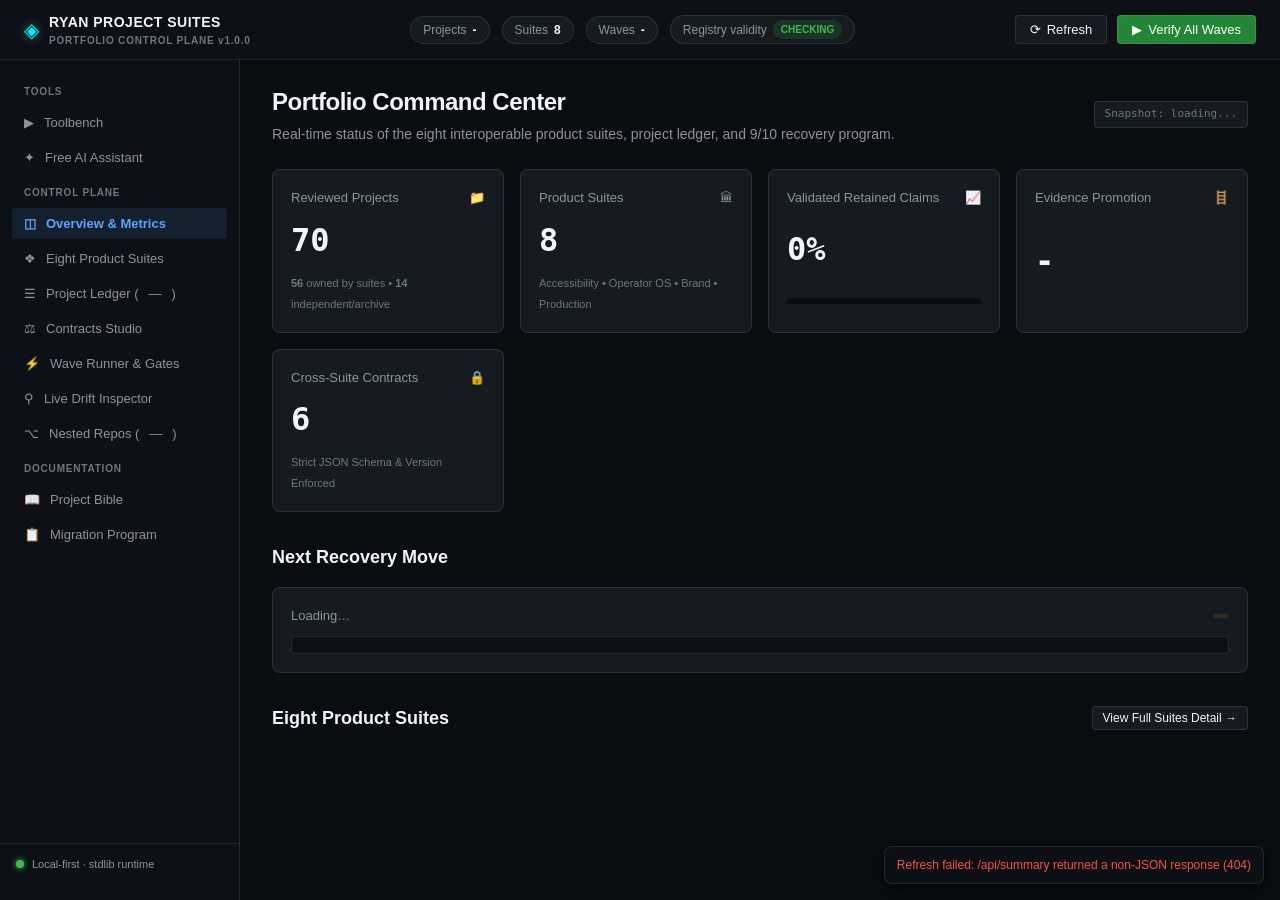
==== commit 09dfbda5: "feat(web,cli): enhance dashboard UI, server security headers, and CLI operational commands" ====
--- a/src/portfolio_suites/web/index.html
+++ b/src/portfolio_suites/web/index.html
@@ -39,7 +39,7 @@
         <span class="pill-val" id="stat-waves">-</span>
       </div>
       <div class="metric-pill">
-        <span class="pill-label">Health</span>
+        <span class="pill-label">Registry validity</span>
         <span class="pill-badge badge-green" id="stat-health">CHECKING</span>
       </div>
     </div>
@@ -171,11 +171,13 @@
       <section id="tab-ai" class="tab-pane">
         <div class="pane-header">
           <div>
-            <h1 class="pane-title">Free OpenRouter Assistant</h1>
+            <h1 class="pane-title" id="ai-pane-title">Free OpenRouter Assistant</h1>
             <p class="pane-desc">Provider-assisted drafting, analysis, and review for a named suite. Deterministic engines and retained receipts remain authoritative.</p>
           </div>
           <span class="pill-badge badge-yellow" id="ai-provider-status">CHECKING</span>
         </div>
+
+        <div class="ai-boundary ai-destination-warning" id="ai-destination-warning" role="alert" hidden></div>
 
         <div class="ai-boundary" id="ai-evidence-boundary">
           Model output requires human review and never becomes migration, parity, accessibility-conformance, adoption, or publication evidence.
@@ -218,7 +220,7 @@
             <div class="card">
               <label class="form-label" for="ai-context">Optional reference context</label>
               <textarea id="ai-context" class="context-editor" maxlength="75000" spellcheck="false" placeholder="Paste only the material you intend to send. Never paste credentials or private keys."></textarea>
-              <p class="subtext">Context is sent to OpenRouter as untrusted reference data. Nothing is collected automatically from your projects.</p>
+              <p class="subtext" id="ai-context-destination">Context is sent to OpenRouter as untrusted reference data. Nothing is collected automatically from your projects.</p>
             </div>
           </div>
 
@@ -284,10 +286,32 @@
               <span class="stat-icon">📈</span>
             </div>
             <div class="stat-number" id="card-progress-pct">0%</div>
-            <div class="progress-bar-container">
+            <div
+              class="progress-bar-container"
+              role="progressbar"
+              id="card-progress-meter"
+              aria-labelledby="card-progress-pct"
+              aria-valuemin="0"
+              aria-valuemax="100"
+              aria-valuenow="0"
+            >
               <div class="progress-bar-fill" id="card-progress-bar" style="width: 0%;"></div>
             </div>
             <div class="subtext" id="card-runtime-debt"></div>
+          </div>
+
+          <!-- The second axis. The tile above is retained-receipt validity; this one is how
+               much those receipts demonstrated, which is the number a reader assumes the
+               first tile is already telling them. -->
+          <div class="stat-card">
+            <div class="stat-header">
+              <span class="stat-title">Evidence Promotion</span>
+              <span class="stat-icon">🪜</span>
+            </div>
+            <div class="stat-number" id="card-promotion-headline">-</div>
+            <div class="stat-footer">
+              <span class="subtext" id="card-promotion-breakdown"></span>
+            </div>
           </div>
 
           <div class="stat-card">
@@ -299,6 +323,23 @@
             <div class="stat-footer">
               <span class="subtext">Strict JSON Schema & Version Enforced</span>
             </div>
+          </div>
+        </div>
+
+        <!-- One move, not a debt count. An overview that reports "42 follow-ups remain" and
+             stops has told the operator the size of the problem and nothing about where to
+             start; this names the single lowest-promotion wave and the command that runs it. -->
+        <div class="section-block">
+          <div class="section-header-row">
+            <h2 class="section-heading">Next Recovery Move</h2>
+          </div>
+          <div class="stat-card" id="next-move-card">
+            <div class="stat-header">
+              <span class="stat-title" id="next-move-target">Loading…</span>
+              <span class="pill-badge badge-yellow" id="next-move-level"></span>
+            </div>
+            <div class="subtext" id="next-move-owes"></div>
+            <pre class="next-move-command mono-cell" id="next-move-command"></pre>
           </div>
         </div>
 
@@ -472,7 +513,7 @@
         <div class="pane-header">
           <div>
             <h1 class="pane-title">Live Drift Inspector</h1>
-            <p class="pane-desc">Compares live local repository Git states (HEAD, branch, dirty files) against recorded project ledger snapshots.</p>
+            <p class="pane-desc">Compares live local repository Git states and untracked-content fingerprint completeness against recorded project ledger snapshots.</p>
           </div>
           <button class="btn btn-secondary" id="btn-rescan-drift">Re-scan Repositories</button>
         </div>
--- a/src/portfolio_suites/web/styles.css
+++ b/src/portfolio_suites/web/styles.css
@@ -894,6 +894,26 @@
   line-height: 1.4;
 }
 
+.next-move-command {
+  margin-top: 10px;
+  padding: 8px 10px;
+  border: 1px solid var(--border-color);
+  border-radius: var(--radius-sm);
+  background: var(--bg-subtle);
+  color: var(--text-main);
+  font-size: 12px;
+  overflow-x: auto;
+  white-space: pre;
+}
+
+.wave-followup {
+  font-size: 12px;
+  line-height: 1.4;
+  margin-bottom: 12px;
+  padding-left: 8px;
+  border-left: 2px solid var(--badge-yellow-text);
+}
+
 .wave-actions {
   display: flex;
   align-items: center;
@@ -1081,3 +1101,11 @@
     animation-iteration-count: 1 !important;
   }
 }
+
+/* A custom endpoint is a different recipient than the one this pane is named for, so the
+   disclosure has to be visible before the operator submits, not only in the backend log. */
+.ai-destination-warning {
+  border-color: var(--red, #b3261e);
+  color: var(--red, #b3261e);
+  font-weight: 600;
+}
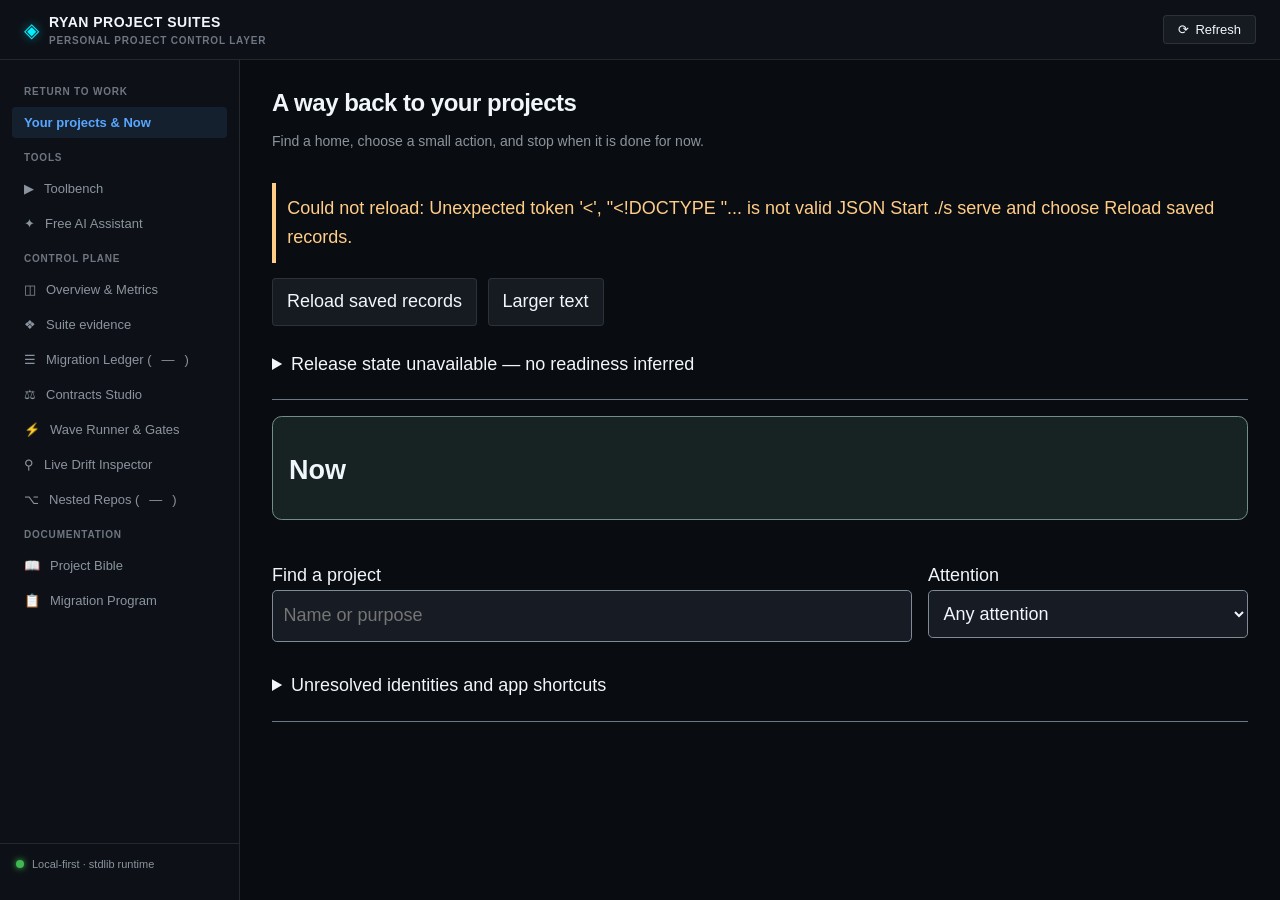
==== commit c822f04c: "feat(control-layer): add project catalog, Now/resume records, ./s shortcut, doctor, candidate identi" ====
--- a/src/portfolio_suites/web/index.html
+++ b/src/portfolio_suites/web/index.html
@@ -4,10 +4,10 @@
   <meta charset="UTF-8">
   <meta name="viewport" content="width=device-width, initial-scale=1.0">
   <title>Ryan Project Suites — Portfolio Control Plane</title>
-  <meta name="description" content="Local-first, evidence-bound portfolio control plane for Ryan's 8 interoperable product suites.">
+  <meta name="description" content="Local-first, evidence-bound portfolio control plane for Ryan's eight personal project suites.">
   <link rel="stylesheet" href="styles.css">
 </head>
-<body class="dark-theme">
+<body class="dark-theme operator-catalog-view">
   <a class="skip-link" href="#main-content">Skip to main content</a>
   <div class="app-status-strip" id="app-status" role="status" aria-live="polite">
     Loading the local portfolio state…
@@ -19,7 +19,7 @@
         <span class="logo-icon">◈</span>
         <div class="logo-text">
           <span class="brand-title">RYAN PROJECT SUITES</span>
-          <span class="brand-subtitle">PORTFOLIO CONTROL PLANE v1.0.0</span>
+          <span class="brand-subtitle">PERSONAL PROJECT CONTROL LAYER</span>
         </div>
       </div>
     </div>
@@ -59,6 +59,8 @@
     <!-- Sidebar Navigation -->
     <aside class="app-sidebar">
       <nav class="sidebar-nav">
+        <div class="nav-section-title">RETURN TO WORK</div>
+        <button class="nav-item active" data-tab="catalog" aria-current="page">Your projects &amp; Now</button>
         <div class="nav-section-title">TOOLS</div>
         <button class="nav-item" data-tab="toolbench">
           <span class="nav-icon">▶</span> Toolbench
@@ -68,14 +70,14 @@
         </button>
 
         <div class="nav-section-title">CONTROL PLANE</div>
-        <button class="nav-item active" data-tab="overview">
+        <button class="nav-item" data-tab="overview">
           <span class="nav-icon">◫</span> Overview & Metrics
         </button>
         <button class="nav-item" data-tab="suites">
-          <span class="nav-icon">❖</span> Eight Product Suites
+          <span class="nav-icon">❖</span> Suite evidence
         </button>
         <button class="nav-item" data-tab="projects">
-          <span class="nav-icon">☰</span> Project Ledger (<span id="nav-project-count">—</span>)
+          <span class="nav-icon">☰</span> Migration Ledger (<span id="nav-project-count">—</span>)
         </button>
         <button class="nav-item" data-tab="contracts">
           <span class="nav-icon">⚖</span> Contracts Studio
@@ -108,6 +110,25 @@
 
     <!-- Main Content Area -->
     <main class="app-main" id="main-content" tabindex="-1">
+      <section id="tab-catalog" class="tab-pane active" aria-label="Your projects">
+        <div class="pane-header"><div><h1 class="pane-title">A way back to your projects</h1>
+        <p class="pane-desc">Find a home, choose a small action, and stop when it is done for now.</p></div></div>
+        <div id="operator-status" role="status" aria-live="polite">Loading saved project records…</div>
+        <div class="operator-tools"><button type="button" class="btn btn-secondary" id="operator-refresh">Reload saved records</button>
+        <button type="button" class="btn btn-secondary" id="operator-text" aria-pressed="false">Larger text</button></div>
+        <details class="operator-release"><summary id="operator-release-summary">Release obligations — loading separately</summary><div id="operator-release-body"></div></details>
+        <div id="operator-browser">
+          <section aria-labelledby="operator-now-title" class="operator-now"><h2 id="operator-now-title">Now <span id="operator-now-count"></span></h2><div id="operator-now"></div></section>
+          <nav id="operator-homes" aria-label="Project homes"></nav>
+          <div class="operator-filters">
+            <label for="operator-search">Find a project<input id="operator-search" type="search" placeholder="Name or purpose" autocomplete="off"></label>
+            <label for="operator-attention">Attention<select id="operator-attention"><option value="all">Any attention</option><option value="unassigned">Unassigned</option><option value="now">Now</option><option value="in-use">In use</option><option value="waiting">Waiting</option><option value="parked">Parked</option></select></label>
+          </div>
+          <p id="operator-results" role="status"></p><div id="operator-projects" class="operator-grid"></div>
+          <details class="operator-unresolved"><summary>Unresolved identities and app shortcuts</summary><ul id="operator-unresolved"></ul></details>
+        </div>
+        <section id="operator-detail" hidden aria-labelledby="operator-project-title"></section>
+      </section>
       <!-- TAB 1: OVERVIEW & COMMAND CENTER -->
       <section id="tab-toolbench" class="tab-pane">
         <div class="pane-header">
@@ -247,7 +268,7 @@
         </div>
       </section>
 
-      <section id="tab-overview" class="tab-pane active">
+      <section id="tab-overview" class="tab-pane">
         <div class="pane-header">
           <div>
             <h1 class="pane-title">Portfolio Command Center</h1>
@@ -346,7 +367,7 @@
         <!-- Suites Grid in Overview -->
         <div class="section-block">
           <div class="section-header-row">
-            <h2 class="section-heading">Eight Product Suites</h2>
+            <h2 class="section-heading">Suite evidence</h2>
             <button class="btn btn-sm btn-secondary" data-app-action="switch-tab" data-tab="suites">View Full Suites Detail →</button>
           </div>
           <div class="suites-overview-grid" id="suites-overview-grid">
@@ -359,7 +380,7 @@
       <section id="tab-suites" class="tab-pane">
         <div class="pane-header">
           <div>
-            <h1 class="pane-title">Eight Product Suites</h1>
+            <h1 class="pane-title">Suite evidence</h1>
             <p class="pane-desc">Explore promises, member repositories, anchors, shared contracts, and migration waves.</p>
           </div>
         </div>
@@ -373,7 +394,7 @@
       <section id="tab-projects" class="tab-pane">
         <div class="pane-header">
           <div>
-            <h1 class="pane-title">Project Ledger (<span id="project-heading-count">—</span> Repositories)</h1>
+            <h1 class="pane-title">Migration Ledger (<span id="project-heading-count">—</span> Repositories)</h1>
             <p class="pane-desc">Comprehensive inventory of all top-level checkouts with suite ownership and dispositions.</p>
           </div>
         </div>
@@ -585,5 +606,6 @@
   </div>
 
   <script src="app.js"></script>
+  <script src="catalog.js"></script>
 </body>
 </html>
--- a/src/portfolio_suites/web/styles.css
+++ b/src/portfolio_suites/web/styles.css
@@ -1109,3 +1109,58 @@
   color: var(--red, #b3261e);
   font-weight: 600;
 }
+
+/* Personal return view: readable labels, normal flow, and no pointer-only controls. */
+#tab-catalog { font-size: 1.125rem; line-height: 1.6; max-width: 90rem; }
+#tab-catalog h2 { margin: 1rem 0 .65rem; }
+#tab-catalog h3 { margin-bottom: .5rem; font-size: 1.2em; }
+#tab-catalog p { margin: .45rem 0; }
+#tab-catalog a { color: #a9d1ff; text-decoration: underline; text-underline-offset: .15em; }
+#tab-catalog button, #tab-catalog input, #tab-catalog select, #tab-catalog textarea { font: inherit; min-height: 48px; }
+#tab-catalog input, #tab-catalog select, #tab-catalog textarea { color: var(--text-main); background: #171c24; border: 1px solid #818b98; border-radius: .3rem; padding: .65rem; width: 100%; }
+#tab-catalog textarea { resize: vertical; }
+#tab-catalog summary { cursor: pointer; min-height: 48px; padding: .6rem 0; }
+#tab-catalog summary:focus-visible { outline: 3px solid #a9d1ff; outline-offset: 3px; }
+#tab-catalog details { border-bottom: 1px solid #6c7785; margin: .8rem 0; padding-bottom: .7rem; }
+#tab-catalog ul, #tab-catalog ol { padding-left: 1.6rem; }
+#tab-catalog li { margin-bottom: .55rem; overflow-wrap: anywhere; }
+.operator-tools { display: flex; flex-wrap: wrap; gap: .65rem; margin: .9rem 0; }
+.operator-tools .btn { white-space: normal; }
+.operator-now, .operator-resume { background: #172322; border: 1px solid #718f88; border-radius: .6rem; padding: 1rem; margin: 1rem 0; }
+#operator-homes { display: flex; flex-wrap: wrap; gap: .6rem; margin: 1.3rem 0; }
+#tab-catalog .operator-home { display: inline-block; padding: .65rem .85rem; border: 1px solid #77899e; border-radius: .5rem; min-height: 48px; text-decoration: none; }
+#tab-catalog .operator-home[aria-current="page"] { color: #101820; background: #b5d7ed; border-color: #b5d7ed; }
+.operator-filters { display: grid; grid-template-columns: minmax(0, 2fr) minmax(0, 1fr); gap: 1rem; }
+.operator-grid { display: grid; grid-template-columns: repeat(auto-fit, minmax(min(100%, 22rem), 1fr)); gap: 1rem; }
+.operator-card { min-width: 0; background: var(--bg-card); border: 1px solid #56616f; border-radius: .6rem; padding: 1.1rem; overflow-wrap: anywhere; }
+.operator-card a { display: inline-block; padding: .4rem 0; }
+.operator-meta { color: #bbc4ce; }
+.operator-warning, .operator-error { color: #ffcd88; }
+.operator-error { border-left: 4px solid #ffcd88; padding: .7rem; }
+.operator-form { display: grid; gap: .6rem; max-width: 52rem; margin: 1rem 0; }
+.operator-form label { margin-top: .55rem; }
+.operator-form details > label { display: block; }
+.operator-path, #operator-detail { overflow-wrap: anywhere; }
+.operator-form input, .operator-form textarea, .operator-form select { min-width: 0; }
+#operator-detail > a { display: inline-block; padding: .7rem 0; }
+.operator-large { font-size: 18px; }
+.operator-large #tab-catalog { font-size: 1.4rem; }
+@media (max-width: 800px) {
+  .app-header { height: auto; min-height: 60px; flex-wrap: wrap; padding: .75rem; gap: .65rem; position: static; }
+  .app-layout { display: block; }
+  .app-sidebar { width: 100%; height: auto; position: static; }
+  .sidebar-nav { display: flex; flex-wrap: wrap; gap: .25rem; }
+  .sidebar-nav .nav-section-title, .sidebar-footer { display: none; }
+  .sidebar-nav .nav-item, .sidebar-nav .nav-link-item { width: auto; min-height: 44px; flex: 1 1 10rem; white-space: normal; }
+  .app-main { padding: 1rem; min-width: 0; }
+  .header-metrics { flex-wrap: wrap; }
+  .operator-filters { grid-template-columns: minmax(0, 1fr); }
+  .operator-large .brand-title { font-size: 1rem; }
+  #tab-catalog .pane-title { font-size: 1.6em; }
+  #tab-catalog .btn { white-space: normal; }
+}
+#tab-catalog input[type="checkbox"] { width: 1.5em; min-height: 1.5em; vertical-align: middle; margin-right: .5em; }
+/* The return view has its own status region; keep old fixed notices off its text. */
+.operator-catalog-view .app-status-strip,
+.operator-catalog-view .header-metrics,
+.operator-catalog-view #btn-run-all-waves { display: none; }
